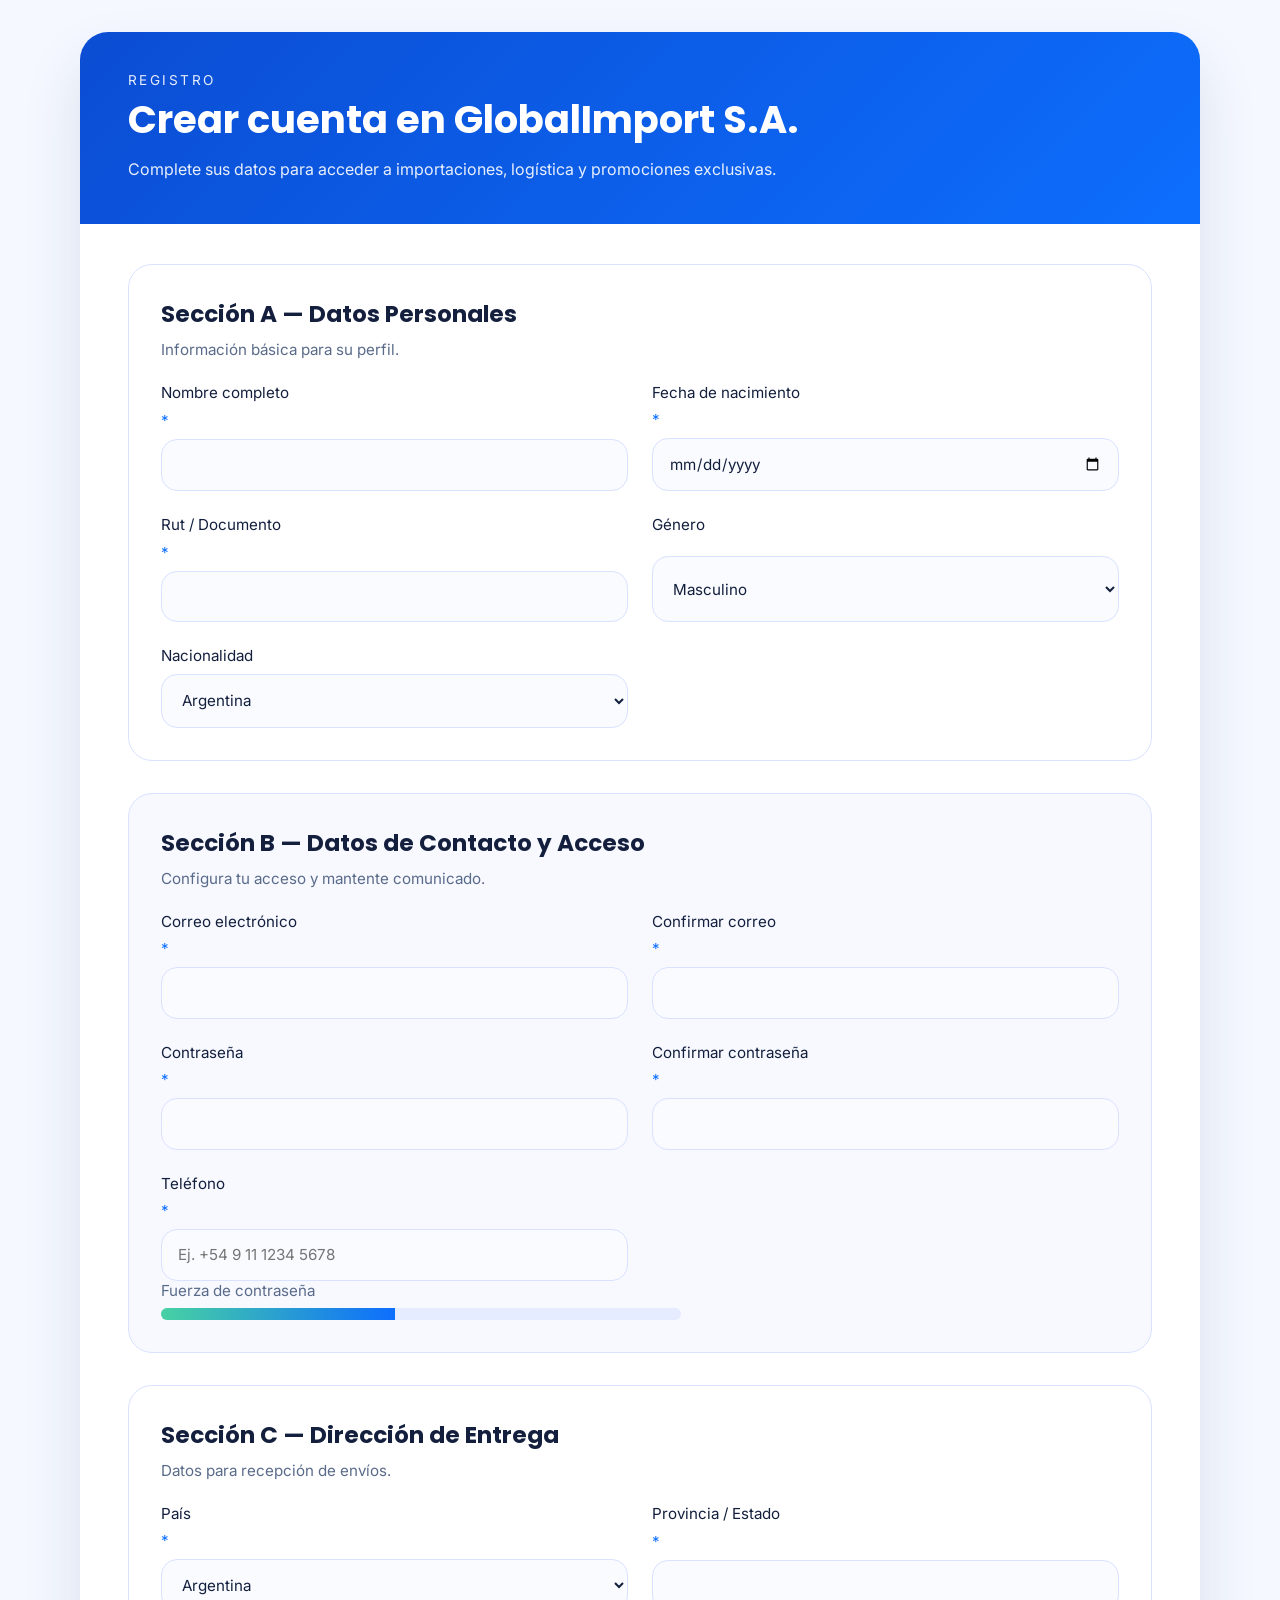
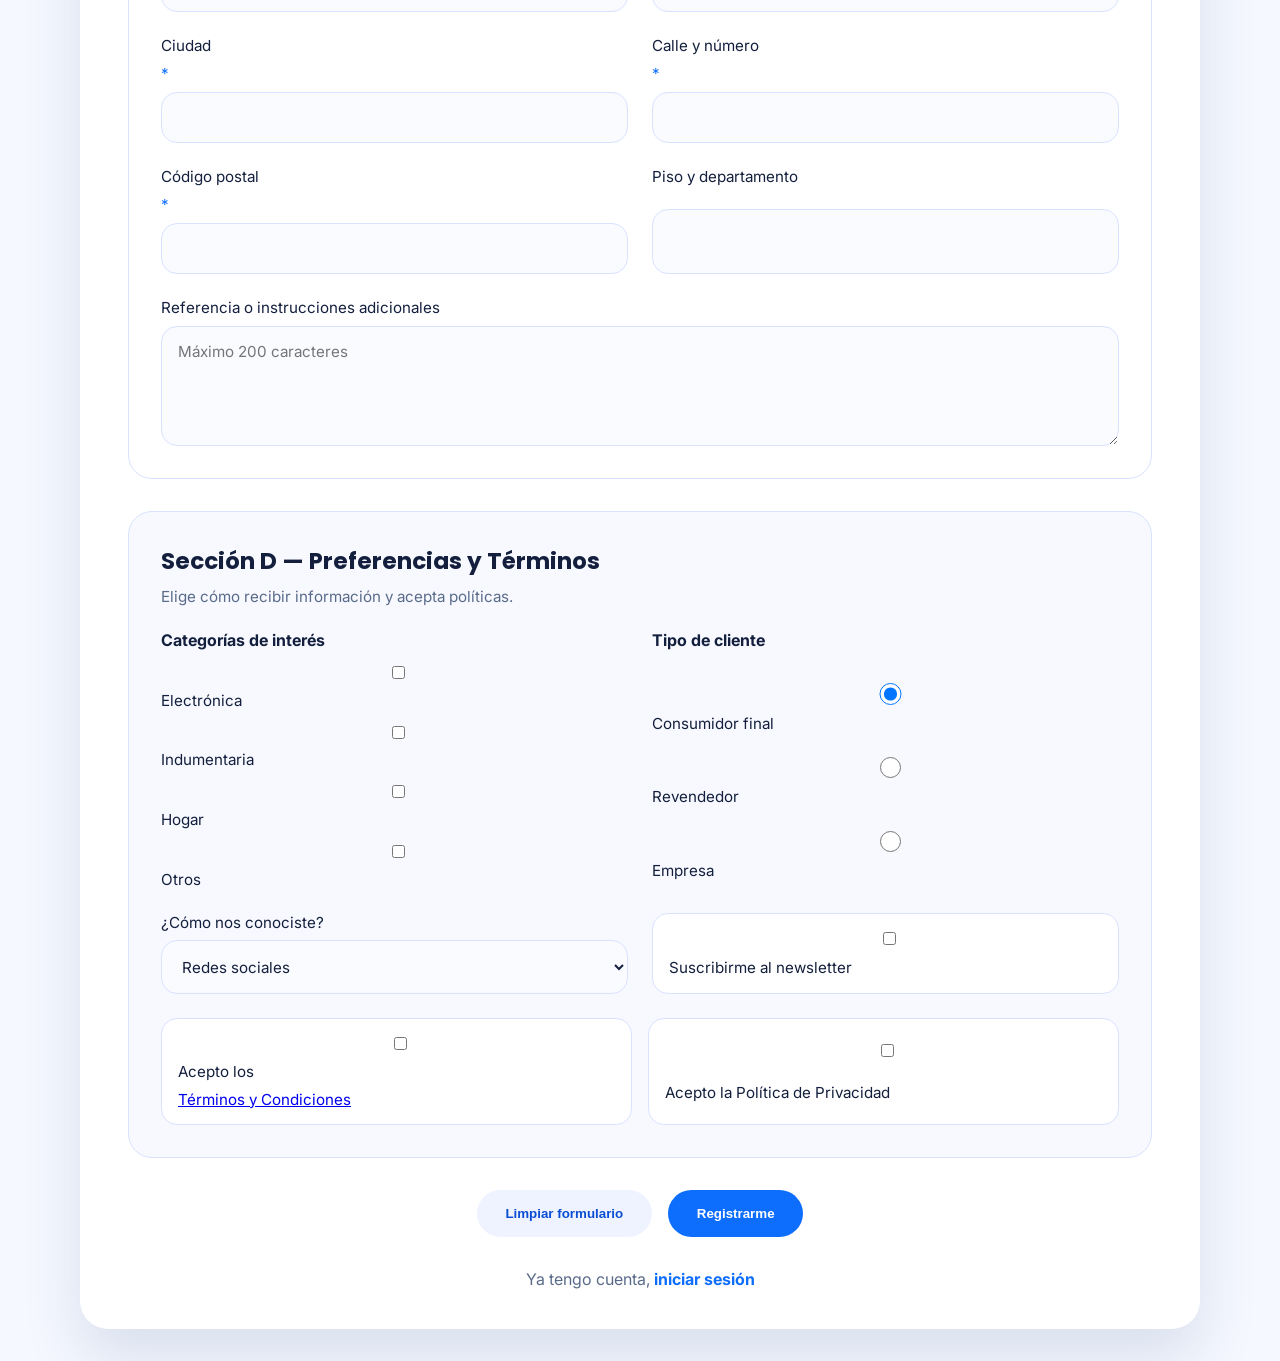
==== registro.html @ 6a7779cc "se agrega el registro" ====
﻿<!DOCTYPE html>
<html lang="es">
<head>
    <meta charset="UTF-8">
    <meta name="viewport" content="width=device-width, initial-scale=1.0">
    <title>Registro - GlobalImport S.A.</title>
    <link rel="preconnect" href="https://fonts.googleapis.com">
    <link rel="preconnect" href="https://fonts.gstatic.com" crossorigin>
    <link href="https://fonts.googleapis.com/css2?family=Inter:wght@400;500;600;700&family=Poppins:wght@600;700&display=swap" rel="stylesheet">
    <link rel="stylesheet" href="registro.css">
</head>
<body>
    <main class="form-page">
        <div class="form-shell">
            <header class="form-header">
                <div>
                    <p class="eyebrow">Registro</p>
                    <h1>Crear cuenta en GlobalImport S.A.</h1>
                    <p class="intro">Complete sus datos para acceder a importaciones, logística y promociones exclusivas.</p>
                </div>
            </header>

            <form class="registration-form" action="#" method="post">
                <section class="form-section">
                    <div class="section-title">
                        <h2>Sección A — Datos Personales</h2>
                        <span>Información básica para su perfil.</span>
                    </div>

                    <div class="field-grid">
                        <label>
                            Nombre completo<span>*</span>
                            <input type="text" name="nombre" required>
                        </label>
                        <label>
                            Fecha de nacimiento<span>*</span>
                            <input type="date" name="nacimiento" required>
                        </label>
                        <label>
                            Rut / Documento<span>*</span>
                            <input type="text" name="documento" required>
                        </label>
                        <label>
                            Género
                            <select name="genero">
                                <option value="Masculino">Masculino</option>
                                <option value="Femenino">Femenino</option>
                                <option value="No binario">No binario</option>
                                <option value="Prefiero no decir">Prefiero no decir</option>
                            </select>
                        </label>
                        <label>
                            Nacionalidad
                            <select name="nacionalidad">
                                <option value="Argentina">Argentina</option>
                                <option value="Brasil">Brasil</option>
                                <option value="Chile">Chile</option>
                                <option value="Uruguay">Uruguay</option>
                                <option value="Estados Unidos">Estados Unidos</option>
                                <option value="España">España</option>
                                <option value="China">China</option>
                                <option value="Italia">Italia</option>
                            </select>
                        </label>
                    </div>
                </section>

                <section class="form-section alternate-bg">
                    <div class="section-title">
                        <h2>Sección B — Datos de Contacto y Acceso</h2>
                        <span>Configura tu acceso y mantente comunicado.</span>
                    </div>

                    <div class="field-grid">
                        <label>
                            Correo electrónico<span>*</span>
                            <input type="email" name="email" required>
                        </label>
                        <label>
                            Confirmar correo<span>*</span>
                            <input type="email" name="email-confirm" required>
                        </label>
                        <label>
                            Contraseña<span>*</span>
                            <input type="password" name="password" required>
                        </label>
                        <label>
                            Confirmar contraseña<span>*</span>
                            <input type="password" name="password-confirm" required>
                        </label>
                        <label>
                            Teléfono<span>*</span>
                            <input type="tel" name="telefono" placeholder="Ej. +54 9 11 1234 5678" required>
                        </label>
                    </div>

                    <div class="password-strength">
                        <span>Fuerza de contraseña</span>
                        <div class="strength-bar">
                            <span></span>
                        </div>
                    </div>
                </section>

                <section class="form-section">
                    <div class="section-title">
                        <h2>Sección C — Dirección de Entrega</h2>
                        <span>Datos para recepción de envíos.</span>
                    </div>

                    <div class="field-grid">
                        <label>
                            País<span>*</span>
                            <select name="pais" required>
                                <option value="Argentina">Argentina</option>
                                <option value="Brasil">Brasil</option>
                                <option value="Chile">Chile</option>
                                <option value="Uruguay">Uruguay</option>
                                <option value="México">México</option>
                                <option value="España">España</option>
                            </select>
                        </label>
                        <label>
                            Provincia / Estado<span>*</span>
                            <input type="text" name="provincia" required>
                        </label>
                        <label>
                            Ciudad<span>*</span>
                            <input type="text" name="ciudad" required>
                        </label>
                        <label>
                            Calle y número<span>*</span>
                            <input type="text" name="calle" required>
                        </label>
                        <label>
                            Código postal<span>*</span>
                            <input type="text" name="codigo-postal" required>
                        </label>
                        <label>
                            Piso y departamento
                            <input type="text" name="piso">
                        </label>
                        <label class="full-width">
                            Referencia o instrucciones adicionales
                            <textarea name="referencia" maxlength="200" placeholder="Máximo 200 caracteres"></textarea>
                        </label>
                    </div>
                </section>

                <section class="form-section alternate-bg">
                    <div class="section-title">
                        <h2>Sección D — Preferencias y Términos</h2>
                        <span>Elige cómo recibir información y acepta políticas.</span>
                    </div>

                    <div class="field-grid field-grid-checks">
                        <div class="check-group">
                            <p>Categorías de interés</p>
                            <label><input type="checkbox" name="interes" value="Electrónica"> Electrónica</label>
                            <label><input type="checkbox" name="interes" value="Indumentaria"> Indumentaria</label>
                            <label><input type="checkbox" name="interes" value="Hogar"> Hogar</label>
                            <label><input type="checkbox" name="interes" value="Otros"> Otros</label>
                        </div>

                        <div class="check-group">
                            <p>Tipo de cliente</p>
                            <label><input type="radio" name="tipo-cliente" value="Consumidor final" checked> Consumidor final</label>
                            <label><input type="radio" name="tipo-cliente" value="Revendedor"> Revendedor</label>
                            <label><input type="radio" name="tipo-cliente" value="Empresa"> Empresa</label>
                        </div>

                        <label>
                            ¿Cómo nos conociste?
                            <select name="conociste">
                                <option value="Redes sociales">Redes sociales</option>
                                <option value="Recomendación">Recomendación</option>
                                <option value="Búsqueda web">Búsqueda web</option>
                                <option value="Publicidad">Publicidad</option>
                                <option value="Otro">Otro</option>
                            </select>
                        </label>

                        <label class="checkbox-inline">
                            <input type="checkbox" name="newsletter"> Suscribirme al newsletter
                        </label>
                    </div>

                    <div class="field-grid field-grid-terms">
                        <label class="checkbox-inline">
                            <input type="checkbox" name="terminos" required> Acepto los <a href="#">Términos y Condiciones</a>
                        </label>
                        <label class="checkbox-inline">
                            <input type="checkbox" name="privacidad" required> Acepto la Política de Privacidad
                        </label>
                    </div>
                </section>

                <div class="form-actions">
                    <button type="reset" class="btn btn-secondary">Limpiar formulario</button>
                    <button type="submit" class="btn btn-primary">Registrarme</button>
                </div>

                <p class="login-link">Ya tengo cuenta, <a href="#">iniciar sesión</a></p>
            </form>
        </div>
    </main>
</body>
</html>
---- registro.css ----
:root {
    --color-bg: #f5f8ff;
    --color-surface: #ffffff;
    --color-border: #d9e2ff;
    --color-primary: #0d6efd;
    --color-primary-dark: #0b4dd3;
    --color-accent: #ffd43b;
    --color-text: #131f3d;
    --color-muted: #5a6b8a;
    --font-body: 'Inter', sans-serif;
    --font-heading: 'Poppins', sans-serif;
}

* {
    box-sizing: border-box;
}

body {
    margin: 0;
    font-family: var(--font-body);
    background-color: var(--color-bg);
    color: var(--color-text);
}

.form-page {
    min-height: 100vh;
    padding: 2rem;
    display: flex;
    justify-content: center;
    align-items: flex-start;
}

.form-shell {
    width: min(1120px, 100%);
    background: var(--color-surface);
    border-radius: 28px;
    box-shadow: 0 30px 60px rgba(17, 46, 105, 0.12);
    overflow: hidden;
}

.form-header {
    padding: 2.5rem 3rem;
    background: linear-gradient(135deg, var(--color-primary-dark), var(--color-primary));
    color: white;
}

.form-header .eyebrow {
    margin: 0 0 0.75rem;
    font-size: 0.85rem;
    text-transform: uppercase;
    letter-spacing: 0.18em;
    opacity: 0.9;
}

.form-header h1 {
    margin: 0;
    font-family: var(--font-heading);
    font-size: clamp(2rem, 3vw, 2.8rem);
    line-height: 1.05;
}

.form-header .intro {
    margin: 0.9rem 0 0;
    color: rgba(255,255,255,0.9);
    max-width: 680px;
    line-height: 1.8;
}

.registration-form {
    padding: 2.5rem 3rem;
    display: grid;
    gap: 2rem;
}

.form-section {
    padding: 2rem;
    border-radius: 24px;
    background: var(--color-surface);
    border: 1px solid var(--color-border);
}

.alternate-bg {
    background: #f7f9ff;
}

.section-title h2 {
    margin: 0 0 0.5rem;
    font-family: var(--font-heading);
    font-size: 1.45rem;
}

.section-title span {
    color: var(--color-muted);
    font-size: 0.95rem;
}

.field-grid {
    display: grid;
    gap: 1.5rem;
    grid-template-columns: repeat(2, minmax(0, 1fr));
    margin-top: 1.5rem;
}

.field-grid label {
    display: grid;
    gap: 0.55rem;
    font-size: 0.95rem;
    color: var(--color-text);
}

.field-grid label span {
    color: var(--color-primary);
}

.field-grid input,
.field-grid select,
.field-grid textarea {
    width: 100%;
    padding: 0.95rem 1rem;
    border-radius: 16px;
    border: 1px solid var(--color-border);
    background: #f9fbff;
    color: var(--color-text);
    font: inherit;
}

.field-grid textarea {
    min-height: 120px;
    resize: vertical;
}

.full-width {
    grid-column: 1 / -1;
}

.check-group {
    display: grid;
    gap: 0.8rem;
}

.check-group p {
    margin: 0;
    font-weight: 700;
}

.checkbox-inline {
    display: flex;
    align-items: center;
    gap: 0.75rem;
    padding: 0.95rem 1rem;
    border-radius: 16px;
    border: 1px solid var(--color-border);
    background: var(--color-surface);
}

.checkbox-inline input {
    accent-color: var(--color-primary);
}

.password-strength {
    display: grid;
    gap: 0.5rem;
    max-width: 520px;
}

.password-strength span {
    font-size: 0.95rem;
    color: var(--color-muted);
}

.strength-bar {
    height: 12px;
    border-radius: 999px;
    background: #e5ecff;
    overflow: hidden;
}

.strength-bar span {
    display: block;
    width: 45%;
    height: 100%;
    background: linear-gradient(90deg, #47d1a3, #0d6efd);
}

.field-grid-terms {
    display: grid;
    gap: 1rem;
}

.form-actions {
    display: flex;
    justify-content: center;
    gap: 1rem;
    flex-wrap: wrap;
}

.btn {
    border: none;
    border-radius: 999px;
    padding: 1rem 1.8rem;
    font-weight: 700;
    cursor: pointer;
    transition: transform 0.2s ease, box-shadow 0.2s ease;
}

.btn-primary {
    background: var(--color-primary);
    color: white;
}

.btn-secondary {
    background: #eef3ff;
    color: var(--color-primary-dark);
}

.btn:hover {
    transform: translateY(-2px);
    box-shadow: 0 14px 35px rgba(13, 109, 253, 0.18);
}

.login-link {
    text-align: center;
    color: var(--color-muted);
    margin: 0;
}

.login-link a {
    color: var(--color-primary);
    text-decoration: none;
    font-weight: 700;
}

.login-link a:hover {
    text-decoration: underline;
}

@media (max-width: 900px) {
    .field-grid {
        grid-template-columns: 1fr;
    }

    .form-shell {
        width: 100%;
    }

    .form-header,
    .registration-form {
        padding-left: 1.5rem;
        padding-right: 1.5rem;
    }
}

@media (max-width: 600px) {
    .form-page {
        padding: 1rem;
    }

    .form-header,
    .registration-form {
        padding-left: 1rem;
        padding-right: 1rem;
    }
}
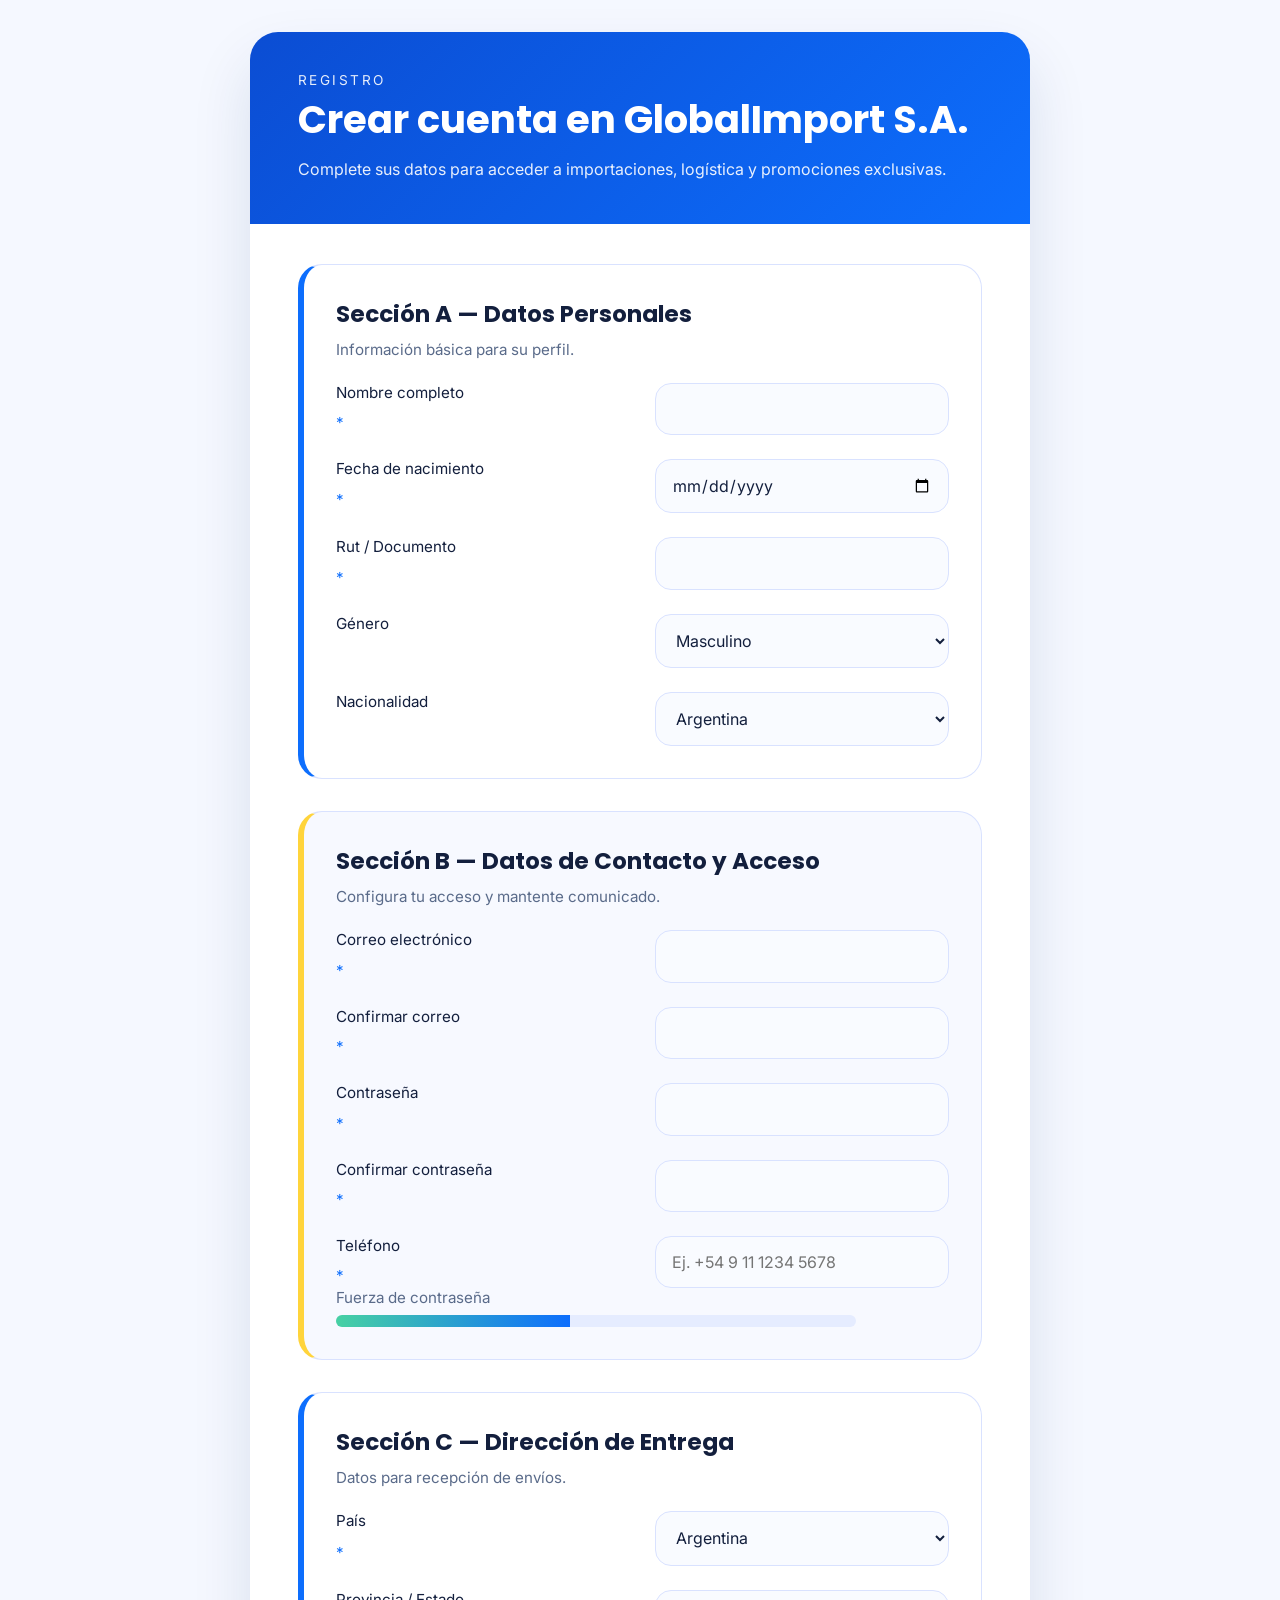
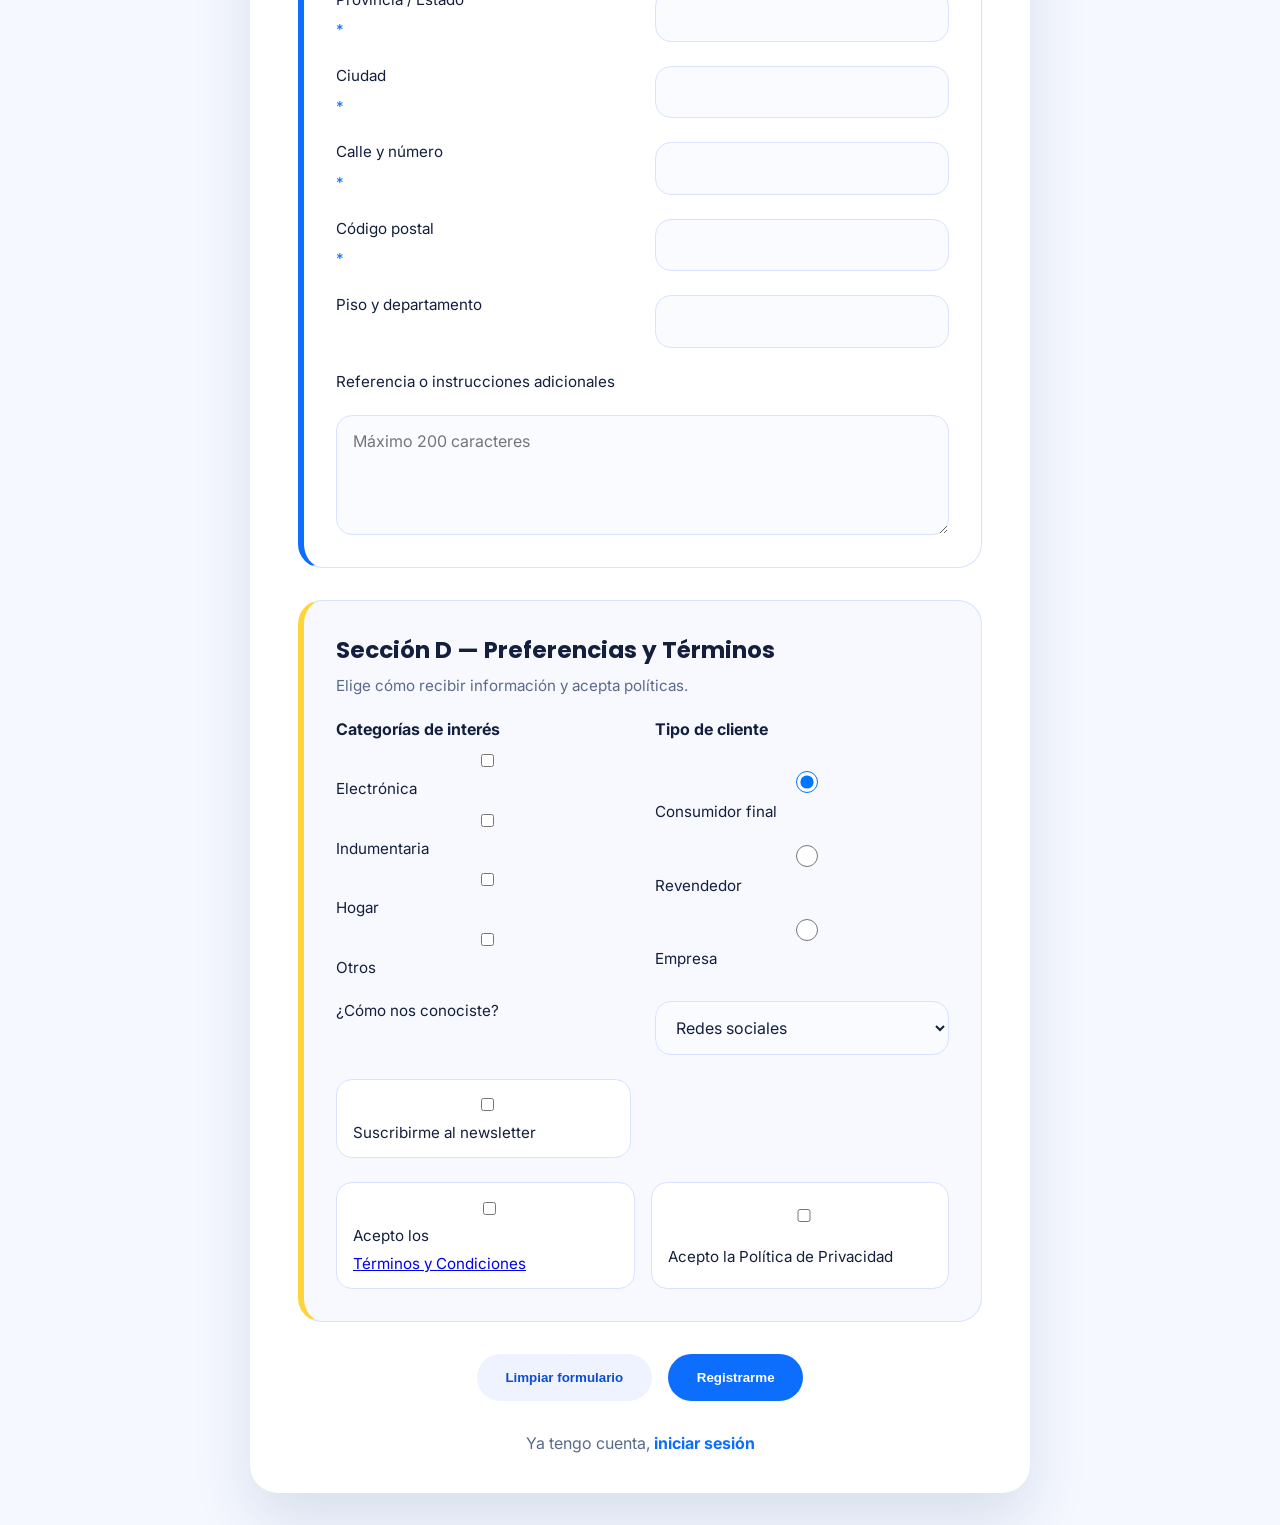
==== commit 3781ff82: "se mejoro la gia de estilo del registro" ====
--- a/registro.html
+++ b/registro.html
@@ -28,40 +28,40 @@
                     </div>
 
                     <div class="field-grid">
-                        <label>
+                        <label for="nombre">
                             Nombre completo<span>*</span>
-                            <input type="text" name="nombre" required>
                         </label>
-                        <label>
+                        <input id="nombre" type="text" name="nombre" required>
+
+                        <label for="nacimiento">
                             Fecha de nacimiento<span>*</span>
-                            <input type="date" name="nacimiento" required>
                         </label>
-                        <label>
+                        <input id="nacimiento" type="date" name="nacimiento" required>
+
+                        <label for="documento">
                             Rut / Documento<span>*</span>
-                            <input type="text" name="documento" required>
                         </label>
-                        <label>
-                            Género
-                            <select name="genero">
-                                <option value="Masculino">Masculino</option>
-                                <option value="Femenino">Femenino</option>
-                                <option value="No binario">No binario</option>
-                                <option value="Prefiero no decir">Prefiero no decir</option>
-                            </select>
-                        </label>
-                        <label>
-                            Nacionalidad
-                            <select name="nacionalidad">
-                                <option value="Argentina">Argentina</option>
-                                <option value="Brasil">Brasil</option>
-                                <option value="Chile">Chile</option>
-                                <option value="Uruguay">Uruguay</option>
-                                <option value="Estados Unidos">Estados Unidos</option>
-                                <option value="España">España</option>
-                                <option value="China">China</option>
-                                <option value="Italia">Italia</option>
-                            </select>
-                        </label>
+                        <input id="documento" type="text" name="documento" required>
+
+                        <label for="genero">Género</label>
+                        <select id="genero" name="genero">
+                            <option value="Masculino">Masculino</option>
+                            <option value="Femenino">Femenino</option>
+                            <option value="No binario">No binario</option>
+                            <option value="Prefiero no decir">Prefiero no decir</option>
+                        </select>
+
+                        <label for="nacionalidad">Nacionalidad</label>
+                        <select id="nacionalidad" name="nacionalidad">
+                            <option value="Argentina">Argentina</option>
+                            <option value="Brasil">Brasil</option>
+                            <option value="Chile">Chile</option>
+                            <option value="Uruguay">Uruguay</option>
+                            <option value="Estados Unidos">Estados Unidos</option>
+                            <option value="España">España</option>
+                            <option value="China">China</option>
+                            <option value="Italia">Italia</option>
+                        </select>
                     </div>
                 </section>
 
@@ -72,26 +72,20 @@
                     </div>
 
                     <div class="field-grid">
-                        <label>
-                            Correo electrónico<span>*</span>
-                            <input type="email" name="email" required>
-                        </label>
-                        <label>
-                            Confirmar correo<span>*</span>
-                            <input type="email" name="email-confirm" required>
-                        </label>
-                        <label>
-                            Contraseña<span>*</span>
-                            <input type="password" name="password" required>
-                        </label>
-                        <label>
-                            Confirmar contraseña<span>*</span>
-                            <input type="password" name="password-confirm" required>
-                        </label>
-                        <label>
-                            Teléfono<span>*</span>
-                            <input type="tel" name="telefono" placeholder="Ej. +54 9 11 1234 5678" required>
-                        </label>
+                        <label for="email">Correo electrónico<span>*</span></label>
+                        <input id="email" type="email" name="email" required>
+
+                        <label for="email-confirm">Confirmar correo<span>*</span></label>
+                        <input id="email-confirm" type="email" name="email-confirm" required>
+
+                        <label for="password">Contraseña<span>*</span></label>
+                        <input id="password" type="password" name="password" required>
+
+                        <label for="password-confirm">Confirmar contraseña<span>*</span></label>
+                        <input id="password-confirm" type="password" name="password-confirm" required>
+
+                        <label for="telefono">Teléfono<span>*</span></label>
+                        <input id="telefono" type="tel" name="telefono" placeholder="Ej. +54 9 11 1234 5678" required>
                     </div>
 
                     <div class="password-strength">
@@ -109,41 +103,33 @@
                     </div>
 
                     <div class="field-grid">
-                        <label>
-                            País<span>*</span>
-                            <select name="pais" required>
-                                <option value="Argentina">Argentina</option>
-                                <option value="Brasil">Brasil</option>
-                                <option value="Chile">Chile</option>
-                                <option value="Uruguay">Uruguay</option>
-                                <option value="México">México</option>
-                                <option value="España">España</option>
-                            </select>
-                        </label>
-                        <label>
-                            Provincia / Estado<span>*</span>
-                            <input type="text" name="provincia" required>
-                        </label>
-                        <label>
-                            Ciudad<span>*</span>
-                            <input type="text" name="ciudad" required>
-                        </label>
-                        <label>
-                            Calle y número<span>*</span>
-                            <input type="text" name="calle" required>
-                        </label>
-                        <label>
-                            Código postal<span>*</span>
-                            <input type="text" name="codigo-postal" required>
-                        </label>
-                        <label>
-                            Piso y departamento
-                            <input type="text" name="piso">
-                        </label>
-                        <label class="full-width">
-                            Referencia o instrucciones adicionales
-                            <textarea name="referencia" maxlength="200" placeholder="Máximo 200 caracteres"></textarea>
-                        </label>
+                        <label for="pais">País<span>*</span></label>
+                        <select id="pais" name="pais" required>
+                            <option value="Argentina">Argentina</option>
+                            <option value="Brasil">Brasil</option>
+                            <option value="Chile">Chile</option>
+                            <option value="Uruguay">Uruguay</option>
+                            <option value="México">México</option>
+                            <option value="España">España</option>
+                        </select>
+
+                        <label for="provincia">Provincia / Estado<span>*</span></label>
+                        <input id="provincia" type="text" name="provincia" required>
+
+                        <label for="ciudad">Ciudad<span>*</span></label>
+                        <input id="ciudad" type="text" name="ciudad" required>
+
+                        <label for="calle">Calle y número<span>*</span></label>
+                        <input id="calle" type="text" name="calle" required>
+
+                        <label for="codigo-postal">Código postal<span>*</span></label>
+                        <input id="codigo-postal" type="text" name="codigo-postal" required>
+
+                        <label for="piso">Piso y departamento</label>
+                        <input id="piso" type="text" name="piso">
+
+                        <label for="referencia" class="full-width">Referencia o instrucciones adicionales</label>
+                        <textarea id="referencia" name="referencia" class="full-width" maxlength="200" placeholder="Máximo 200 caracteres"></textarea>
                     </div>
                 </section>
 
@@ -169,16 +155,14 @@
                             <label><input type="radio" name="tipo-cliente" value="Empresa"> Empresa</label>
                         </div>
 
-                        <label>
-                            ¿Cómo nos conociste?
-                            <select name="conociste">
-                                <option value="Redes sociales">Redes sociales</option>
-                                <option value="Recomendación">Recomendación</option>
-                                <option value="Búsqueda web">Búsqueda web</option>
-                                <option value="Publicidad">Publicidad</option>
-                                <option value="Otro">Otro</option>
-                            </select>
-                        </label>
+                        <label for="conociste">¿Cómo nos conociste?</label>
+                        <select id="conociste" name="conociste">
+                            <option value="Redes sociales">Redes sociales</option>
+                            <option value="Recomendación">Recomendación</option>
+                            <option value="Búsqueda web">Búsqueda web</option>
+                            <option value="Publicidad">Publicidad</option>
+                            <option value="Otro">Otro</option>
+                        </select>
 
                         <label class="checkbox-inline">
                             <input type="checkbox" name="newsletter"> Suscribirme al newsletter
--- a/registro.css
+++ b/registro.css
@@ -31,11 +31,41 @@
 }
 
 .form-shell {
-    width: min(1120px, 100%);
+    width: min(780px, 100%);
+    max-width: 780px;
     background: var(--color-surface);
     border-radius: 28px;
     box-shadow: 0 30px 60px rgba(17, 46, 105, 0.12);
     overflow: hidden;
+}
+
+.form-section {
+    padding: 2rem;
+    border-radius: 24px;
+    background: var(--color-surface);
+    border: 1px solid var(--color-border);
+    border-left: 6px solid var(--color-primary);
+}
+
+.alternate-bg {
+    background: #f7f9ff;
+    border-left-color: var(--color-accent);
+}
+
+.field-grid input:focus,
+.field-grid select:focus,
+.field-grid textarea:focus {
+    outline: none;
+    border-color: var(--color-primary-dark);
+    box-shadow: 0 0 0 4px rgba(13, 110, 253, 0.12);
+}
+
+.input-error {
+    border-color: #d93025 !important;
+}
+
+.input-error:focus {
+    box-shadow: 0 0 0 4px rgba(217, 48, 37, 0.16);
 }
 
 .form-header {
@@ -70,17 +100,6 @@
     padding: 2.5rem 3rem;
     display: grid;
     gap: 2rem;
-}
-
-.form-section {
-    padding: 2rem;
-    border-radius: 24px;
-    background: var(--color-surface);
-    border: 1px solid var(--color-border);
-}
-
-.alternate-bg {
-    background: #f7f9ff;
 }
 
 .section-title h2 {
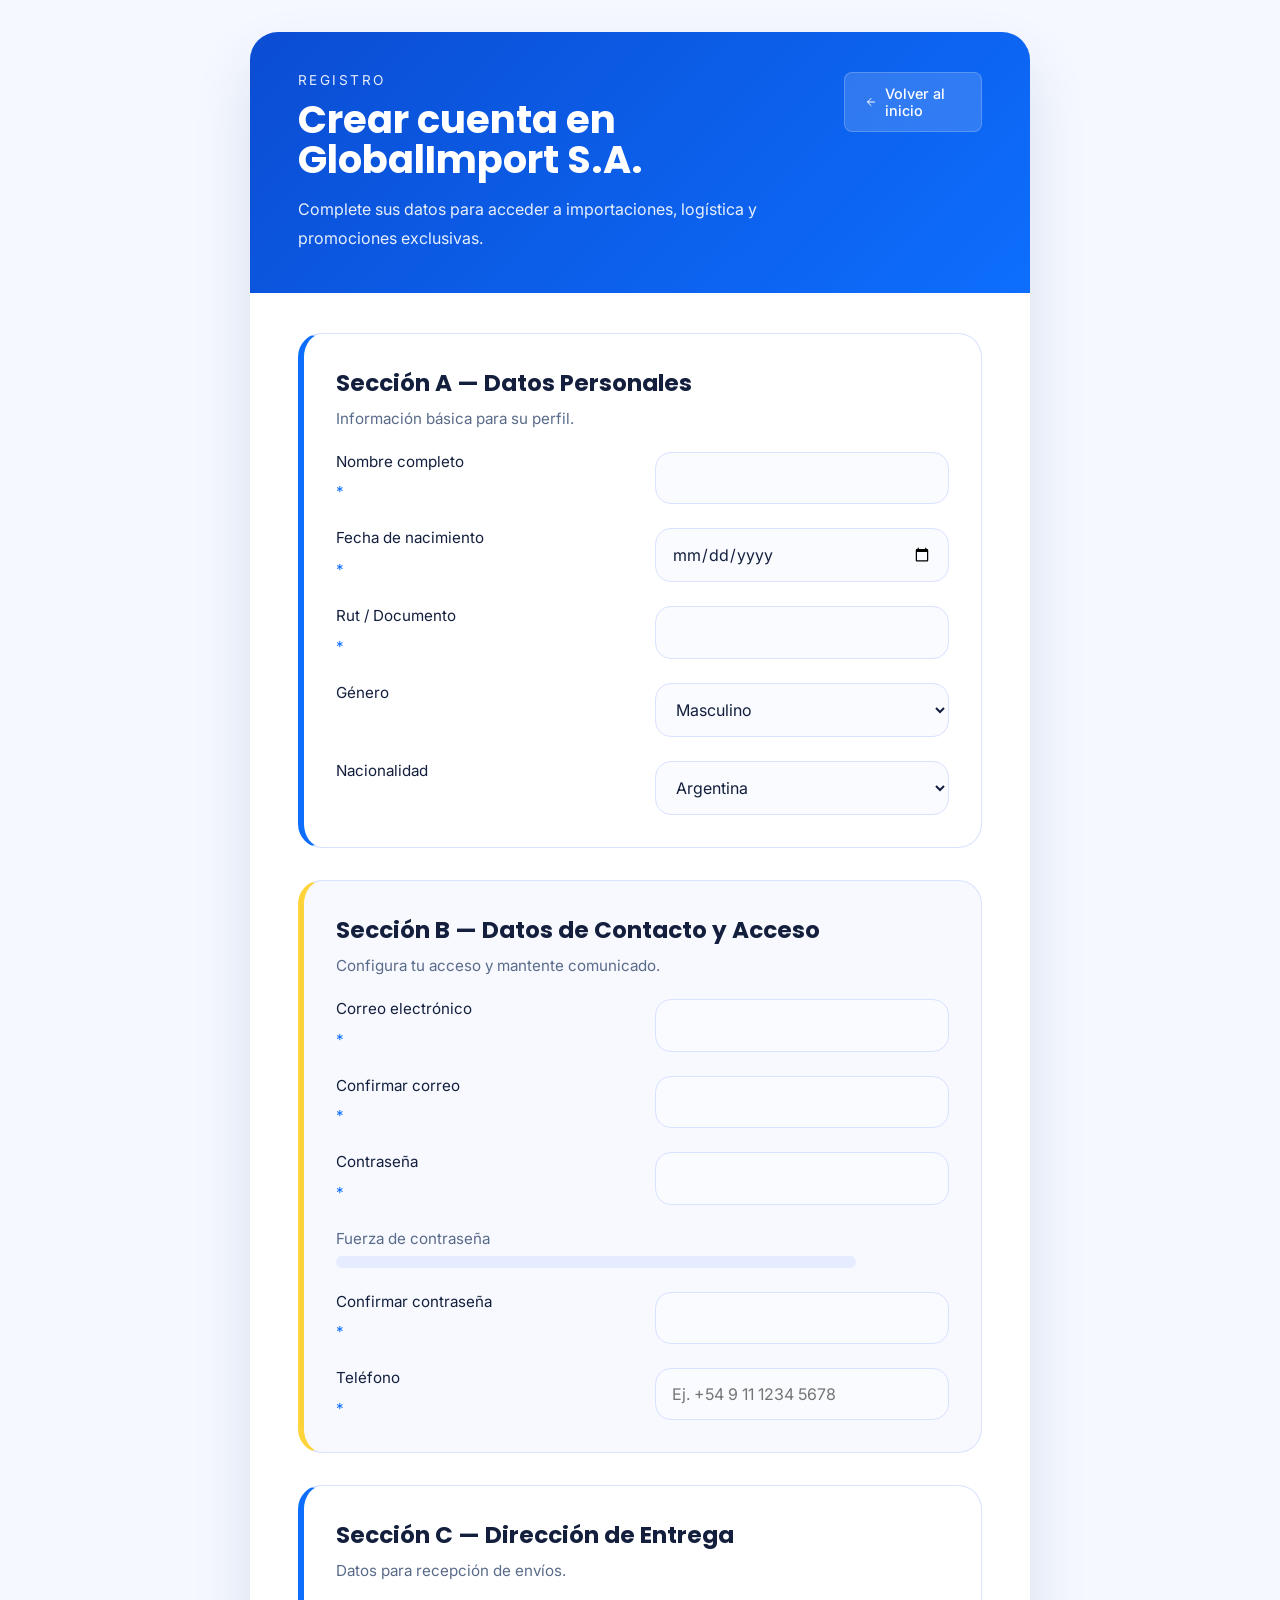
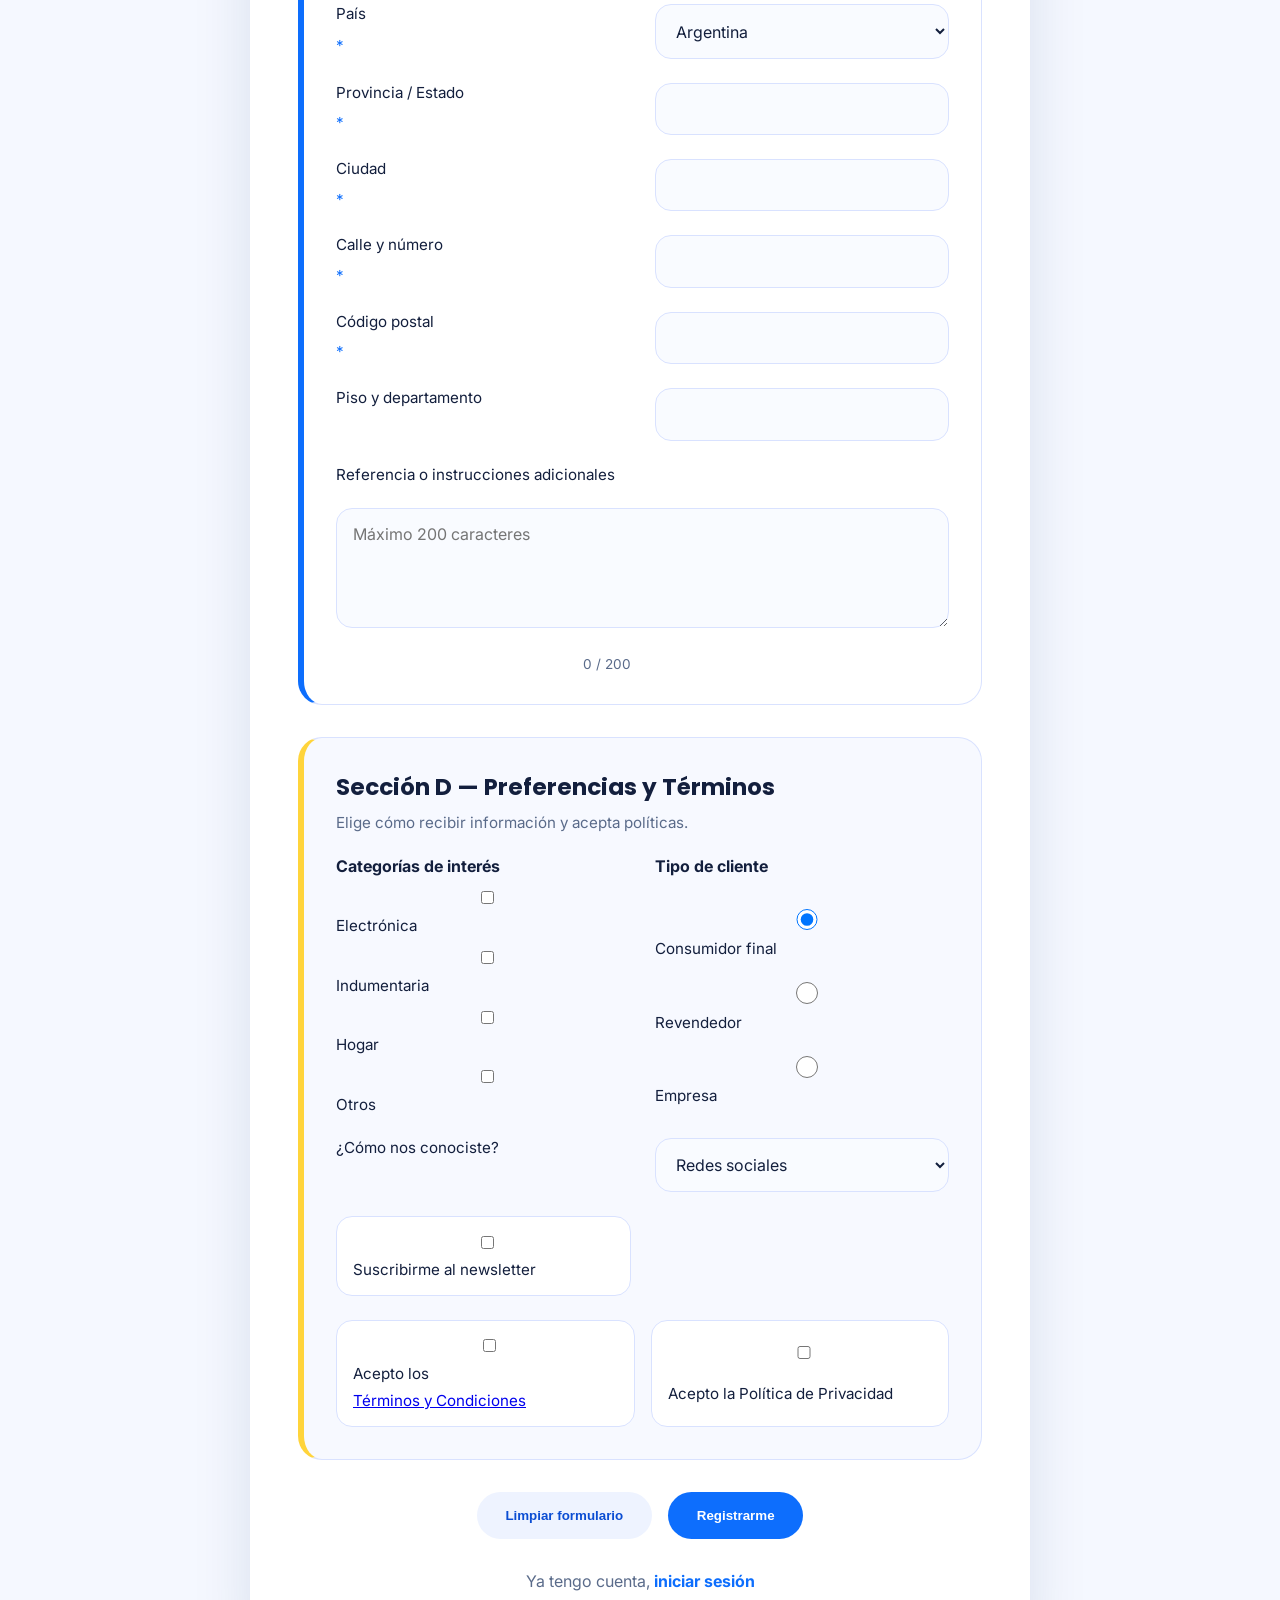
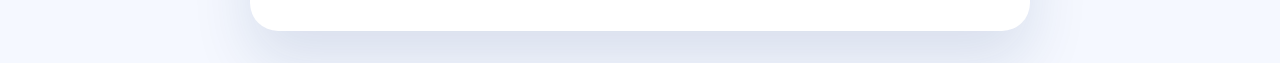
==== commit 7c6c7813: "se agrego validaciones y se mejoro le registro" ====
--- a/registro.html
+++ b/registro.html
@@ -8,6 +8,7 @@
     <link rel="preconnect" href="https://fonts.gstatic.com" crossorigin>
     <link href="https://fonts.googleapis.com/css2?family=Inter:wght@400;500;600;700&family=Poppins:wght@600;700&display=swap" rel="stylesheet">
     <link rel="stylesheet" href="registro.css">
+    <script src="validaciones.js" defer></script>
 </head>
 <body>
     <main class="form-page">
@@ -18,6 +19,12 @@
                     <h1>Crear cuenta en GlobalImport S.A.</h1>
                     <p class="intro">Complete sus datos para acceder a importaciones, logística y promociones exclusivas.</p>
                 </div>
+                <a href="index.html" class="btn btn-secondary btn-back" title="Volver a la página principal">
+                    <svg width="16" height="16" viewBox="0 0 24 24" fill="none" stroke="currentColor" stroke-width="2" stroke-linecap="round" stroke-linejoin="round">
+                        <path d="M19 12H5M12 19l-7-7 7-7"/>
+                    </svg>
+                    Volver al inicio
+                </a>
             </header>
 
             <form class="registration-form" action="#" method="post">
@@ -81,18 +88,18 @@
                         <label for="password">Contraseña<span>*</span></label>
                         <input id="password" type="password" name="password" required>
 
+                        <div class="password-strength">
+                            <span>Fuerza de contraseña</span>
+                            <div class="strength-bar">
+                                <span></span>
+                            </div>
+                        </div>
+
                         <label for="password-confirm">Confirmar contraseña<span>*</span></label>
                         <input id="password-confirm" type="password" name="password-confirm" required>
 
                         <label for="telefono">Teléfono<span>*</span></label>
                         <input id="telefono" type="tel" name="telefono" placeholder="Ej. +54 9 11 1234 5678" required>
-                    </div>
-
-                    <div class="password-strength">
-                        <span>Fuerza de contraseña</span>
-                        <div class="strength-bar">
-                            <span></span>
-                        </div>
                     </div>
                 </section>
 
@@ -129,8 +136,7 @@
                         <input id="piso" type="text" name="piso">
 
                         <label for="referencia" class="full-width">Referencia o instrucciones adicionales</label>
-                        <textarea id="referencia" name="referencia" class="full-width" maxlength="200" placeholder="Máximo 200 caracteres"></textarea>
-                    </div>
+                        <textarea id="referencia" name="referencia" class="full-width" maxlength="200" placeholder="Máximo 200 caracteres"></textarea>                        <span class="char-counter">0 / 200</span>                    </div>
                 </section>
 
                 <section class="form-section alternate-bg">
@@ -171,10 +177,10 @@
 
                     <div class="field-grid field-grid-terms">
                         <label class="checkbox-inline">
-                            <input type="checkbox" name="terminos" required> Acepto los <a href="#">Términos y Condiciones</a>
+                            <input id="terminos" type="checkbox" name="terminos" required> Acepto los <a href="#">Términos y Condiciones</a>
                         </label>
                         <label class="checkbox-inline">
-                            <input type="checkbox" name="privacidad" required> Acepto la Política de Privacidad
+                            <input id="privacidad" type="checkbox" name="privacidad" required> Acepto la Política de Privacidad
                         </label>
                     </div>
                 </section>
--- a/registro.css
+++ b/registro.css
@@ -68,10 +68,18 @@
     box-shadow: 0 0 0 4px rgba(217, 48, 37, 0.16);
 }
 
+.input-error.checkbox-inline {
+    border-color: #d93025 !important;
+}
+
 .form-header {
     padding: 2.5rem 3rem;
     background: linear-gradient(135deg, var(--color-primary-dark), var(--color-primary));
     color: white;
+    display: flex;
+    justify-content: space-between;
+    align-items: flex-start;
+    gap: 2rem;
 }
 
 .form-header .eyebrow {
@@ -152,6 +160,21 @@
     grid-column: 1 / -1;
 }
 
+.char-counter {
+    display: block;
+    text-align: right;
+    font-size: 0.85rem;
+    color: var(--color-muted);
+    margin-top: 0.25rem;
+}
+
+.error-message {
+    display: block;
+    color: #d93025;
+    font-size: 0.85rem;
+    margin-top: 0.25rem;
+}
+
 .check-group {
     display: grid;
     gap: 0.8rem;
@@ -180,11 +203,13 @@
     display: grid;
     gap: 0.5rem;
     max-width: 520px;
+    grid-column: 1 / -1; /* Ocupa ambas columnas del grid */
 }
 
 .password-strength span {
     font-size: 0.95rem;
     color: var(--color-muted);
+    transition: color 0.3s ease;
 }
 
 .strength-bar {
@@ -196,9 +221,10 @@
 
 .strength-bar span {
     display: block;
-    width: 45%;
+    width: 0%;
     height: 100%;
     background: linear-gradient(90deg, #47d1a3, #0d6efd);
+    transition: all 0.3s ease;
 }
 
 .field-grid-terms {
@@ -237,6 +263,39 @@
     box-shadow: 0 14px 35px rgba(13, 109, 253, 0.18);
 }
 
+.btn-back {
+    align-self: flex-start;
+    padding: 0.75rem 1.25rem;
+    font-size: 0.9rem;
+    margin-top: 0;
+    background: rgba(255, 255, 255, 0.15);
+    backdrop-filter: blur(10px);
+    border: 1px solid rgba(255, 255, 255, 0.2);
+    color: white;
+    display: flex;
+    align-items: center;
+    gap: 0.5rem;
+    border-radius: 8px;
+    transition: all 0.3s ease;
+    font-weight: 500;
+    text-decoration: none;
+}
+
+.btn-back:hover {
+    background: rgba(255, 255, 255, 0.25);
+    border-color: rgba(255, 255, 255, 0.4);
+    transform: translateY(-2px);
+    box-shadow: 0 8px 25px rgba(0, 0, 0, 0.15);
+}
+
+.btn-back svg {
+    transition: transform 0.3s ease;
+}
+
+.btn-back:hover svg {
+    transform: translateX(-2px);
+}
+
 .login-link {
     text-align: center;
     color: var(--color-muted);
@@ -267,6 +326,11 @@
         padding-left: 1.5rem;
         padding-right: 1.5rem;
     }
+
+    .btn-back {
+        padding: 0.6rem 1rem;
+        font-size: 0.85rem;
+    }
 }
 
 @media (max-width: 600px) {
@@ -279,4 +343,23 @@
         padding-left: 1rem;
         padding-right: 1rem;
     }
-}
+
+    .btn-back {
+        padding: 0.5rem 0.75rem;
+        font-size: 0.8rem;
+        margin-top: 0.5rem;
+    }
+
+    .form-header {
+        flex-direction: column;
+        align-items: stretch;
+        gap: 1.5rem;
+    }
+
+    .btn-back {
+        align-self: stretch;
+        justify-content: center;
+        max-width: 200px;
+        margin: 0 auto;
+    }
+}
